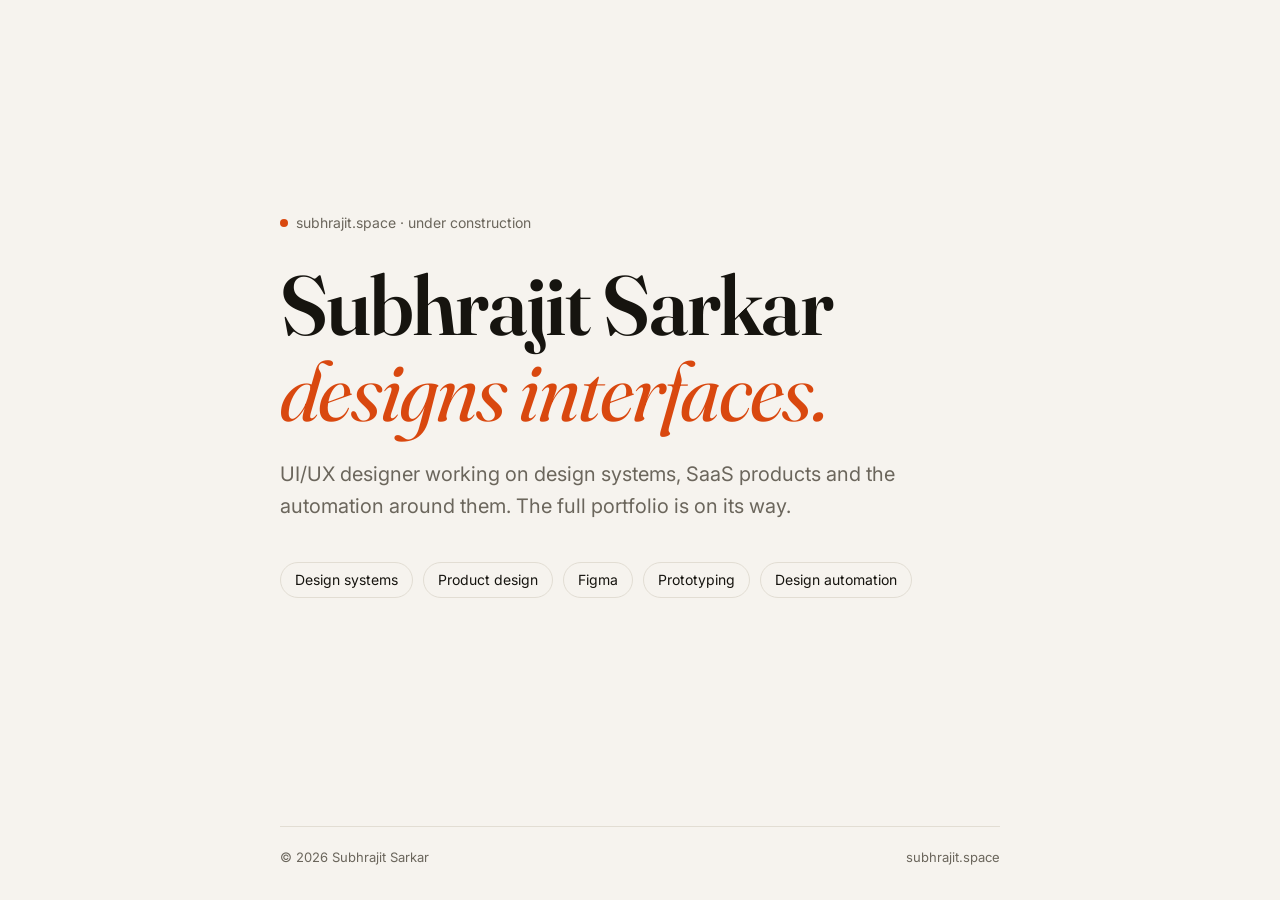
==== public/index.html @ 3f08c4f9 "Serve site from public/ via Cloudflare Workers static assets Co-Authored-By: Claude Opus 5.5 <norepl" ====
<!DOCTYPE html>
<html lang="en">
<head>
  <meta charset="UTF-8" />
  <meta name="viewport" content="width=device-width, initial-scale=1.0" />
  <title>Subhrajit Sarkar — UI/UX Designer</title>
  <meta name="description" content="Subhrajit Sarkar is a UI/UX designer working on design systems, SaaS products and design automation. Portfolio coming soon at subhrajit.space." />
  <link rel="canonical" href="https://subhrajit.space/" />
  <meta name="robots" content="index, follow" />

  <!-- Open Graph / social previews -->
  <meta property="og:type" content="website" />
  <meta property="og:url" content="https://subhrajit.space/" />
  <meta property="og:title" content="Subhrajit Sarkar — UI/UX Designer" />
  <meta property="og:description" content="Design systems, SaaS products and design automation. Portfolio coming soon." />
  <meta name="twitter:card" content="summary" />

  <!-- Structured data so search engines know who the site belongs to -->
  <script type="application/ld+json">
  { "@context": "https://schema.org", "@type": "Person",
    "name": "Subhrajit Sarkar", "jobTitle": "UI/UX Designer",
    "url": "https://subhrajit.space/" }
  </script>

  <link rel="icon" href="data:image/svg+xml,<svg xmlns='http://www.w3.org/2000/svg' viewBox='0 0 100 100'><rect width='100' height='100' rx='24' fill='%23111'/><text x='50' y='68' font-size='56' text-anchor='middle' fill='%23f5c542' font-family='Georgia,serif'>S</text></svg>" />
  <link rel="preconnect" href="https://fonts.googleapis.com" />
  <link href="https://fonts.googleapis.com/css2?family=Fraunces:opsz,wght@9..144,400;9..144,600&family=Inter:wght@400;500&display=swap" rel="stylesheet" />

  <style>
    :root {
      --bg: #f6f3ee; --ink: #16140f; --muted: #6b665c; --accent: #d9480f; --line: #e2ddd3;
    }
    @media (prefers-color-scheme: dark) {
      :root { --bg: #121110; --ink: #f1ede6; --muted: #9d978c; --accent: #ff7a3d; --line: #2a2825; }
    }
    * { box-sizing: border-box; margin: 0; }
    body {
      min-height: 100vh; display: flex; flex-direction: column;
      background: var(--bg); color: var(--ink);
      font-family: Inter, system-ui, sans-serif; line-height: 1.6;
      padding: 32px 20px;
    }
    main { flex: 1; display: flex; flex-direction: column; justify-content: center;
           max-width: 720px; width: 100%; margin: 0 auto; }
    .tag { display: inline-flex; align-items: center; gap: 8px; font-size: 14px;
           color: var(--muted); margin-bottom: 28px; }
    .dot { width: 8px; height: 8px; border-radius: 50%; background: var(--accent);
           animation: pulse 2s ease-in-out infinite; }
    @keyframes pulse { 50% { opacity: .35; } }
    h1 { font-family: Fraunces, Georgia, serif; font-weight: 600;
         font-size: clamp(44px, 9vw, 84px); line-height: 1.02; letter-spacing: -0.02em; }
    h1 em { font-style: italic; font-weight: 400; color: var(--accent); }
    p.lede { margin-top: 24px; font-size: clamp(17px, 2.4vw, 20px); color: var(--muted); max-width: 52ch; }
    ul { list-style: none; padding: 0; margin-top: 40px; display: flex; flex-wrap: wrap; gap: 10px; }
    li { border: 1px solid var(--line); border-radius: 999px; padding: 6px 14px; font-size: 14px; }
    footer { max-width: 720px; width: 100%; margin: 48px auto 0; padding-top: 20px;
             border-top: 1px solid var(--line); font-size: 13px; color: var(--muted);
             display: flex; justify-content: space-between; flex-wrap: wrap; gap: 8px; }
  </style>
</head>
<body>
  <main>
    <span class="tag"><span class="dot"></span>subhrajit.space · under construction</span>
    <h1>Subhrajit Sarkar<br /><em>designs interfaces.</em></h1>
    <p class="lede">UI/UX designer working on design systems, SaaS products and the automation around them. The full portfolio is on its way.</p>
    <ul>
      <li>Design systems</li><li>Product design</li><li>Figma</li><li>Prototyping</li><li>Design automation</li>
    </ul>
  </main>
  <footer>
    <span>© 2026 Subhrajit Sarkar</span>
    <span>subhrajit.space</span>
  </footer>
</body>
</html>
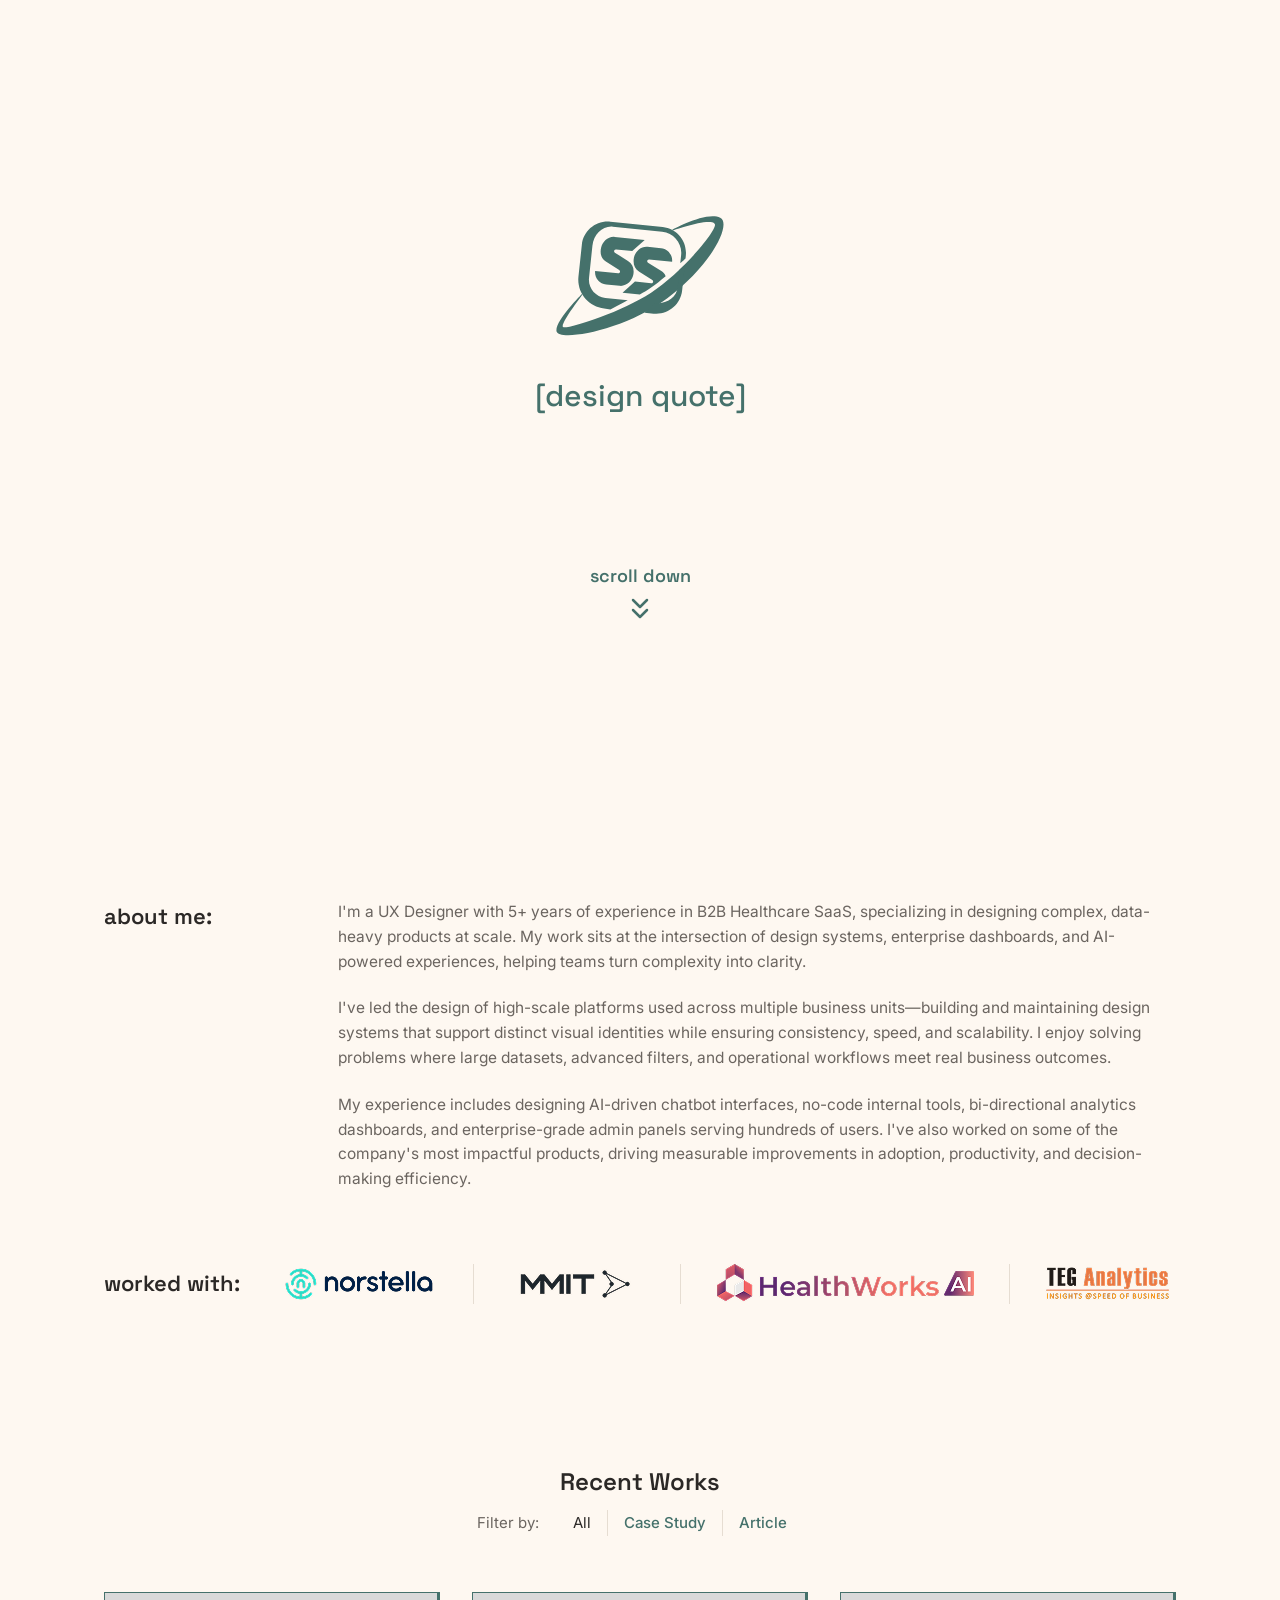
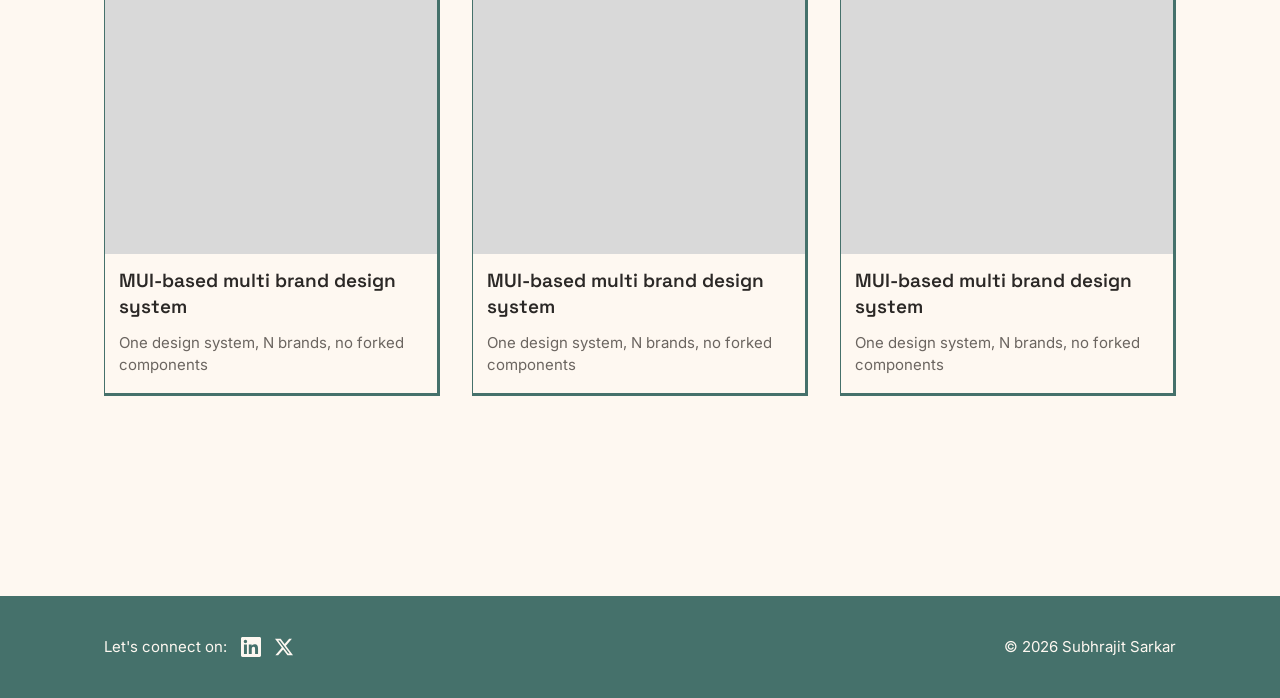
==== commit f5c6f9dd: "Build homepage from mockup: hero, about, clients, recent works, footer Co-Authored-By: Claude Opus 5" ====
--- a/public/index.html
+++ b/public/index.html
@@ -3,73 +3,138 @@
 <head>
   <meta charset="UTF-8" />
   <meta name="viewport" content="width=device-width, initial-scale=1.0" />
-  <title>Subhrajit Sarkar — UI/UX Designer</title>
-  <meta name="description" content="Subhrajit Sarkar is a UI/UX designer working on design systems, SaaS products and design automation. Portfolio coming soon at subhrajit.space." />
+  <title>Subhrajit Sarkar — UX Designer</title>
+  <meta name="description" content="Subhrajit Sarkar is a UX designer with 5+ years in B2B healthcare SaaS, specialising in design systems, enterprise dashboards and AI-powered experiences." />
   <link rel="canonical" href="https://subhrajit.space/" />
   <meta name="robots" content="index, follow" />
 
   <!-- Open Graph / social previews -->
   <meta property="og:type" content="website" />
   <meta property="og:url" content="https://subhrajit.space/" />
-  <meta property="og:title" content="Subhrajit Sarkar — UI/UX Designer" />
-  <meta property="og:description" content="Design systems, SaaS products and design automation. Portfolio coming soon." />
+  <meta property="og:title" content="Subhrajit Sarkar — UX Designer" />
+  <meta property="og:description" content="Design systems, enterprise dashboards and AI-powered experiences for B2B healthcare SaaS." />
   <meta name="twitter:card" content="summary" />
 
   <!-- Structured data so search engines know who the site belongs to -->
   <script type="application/ld+json">
   { "@context": "https://schema.org", "@type": "Person",
-    "name": "Subhrajit Sarkar", "jobTitle": "UI/UX Designer",
+    "name": "Subhrajit Sarkar", "jobTitle": "UX Designer",
     "url": "https://subhrajit.space/" }
   </script>
 
-  <link rel="icon" href="data:image/svg+xml,<svg xmlns='http://www.w3.org/2000/svg' viewBox='0 0 100 100'><rect width='100' height='100' rx='24' fill='%23111'/><text x='50' y='68' font-size='56' text-anchor='middle' fill='%23f5c542' font-family='Georgia,serif'>S</text></svg>" />
+  <link rel="icon" href="assets/logo.svg" type="image/svg+xml" />
   <link rel="preconnect" href="https://fonts.googleapis.com" />
-  <link href="https://fonts.googleapis.com/css2?family=Fraunces:opsz,wght@9..144,400;9..144,600&family=Inter:wght@400;500&display=swap" rel="stylesheet" />
-
-  <style>
-    :root {
-      --bg: #f6f3ee; --ink: #16140f; --muted: #6b665c; --accent: #d9480f; --line: #e2ddd3;
-    }
-    @media (prefers-color-scheme: dark) {
-      :root { --bg: #121110; --ink: #f1ede6; --muted: #9d978c; --accent: #ff7a3d; --line: #2a2825; }
-    }
-    * { box-sizing: border-box; margin: 0; }
-    body {
-      min-height: 100vh; display: flex; flex-direction: column;
-      background: var(--bg); color: var(--ink);
-      font-family: Inter, system-ui, sans-serif; line-height: 1.6;
-      padding: 32px 20px;
-    }
-    main { flex: 1; display: flex; flex-direction: column; justify-content: center;
-           max-width: 720px; width: 100%; margin: 0 auto; }
-    .tag { display: inline-flex; align-items: center; gap: 8px; font-size: 14px;
-           color: var(--muted); margin-bottom: 28px; }
-    .dot { width: 8px; height: 8px; border-radius: 50%; background: var(--accent);
-           animation: pulse 2s ease-in-out infinite; }
-    @keyframes pulse { 50% { opacity: .35; } }
-    h1 { font-family: Fraunces, Georgia, serif; font-weight: 600;
-         font-size: clamp(44px, 9vw, 84px); line-height: 1.02; letter-spacing: -0.02em; }
-    h1 em { font-style: italic; font-weight: 400; color: var(--accent); }
-    p.lede { margin-top: 24px; font-size: clamp(17px, 2.4vw, 20px); color: var(--muted); max-width: 52ch; }
-    ul { list-style: none; padding: 0; margin-top: 40px; display: flex; flex-wrap: wrap; gap: 10px; }
-    li { border: 1px solid var(--line); border-radius: 999px; padding: 6px 14px; font-size: 14px; }
-    footer { max-width: 720px; width: 100%; margin: 48px auto 0; padding-top: 20px;
-             border-top: 1px solid var(--line); font-size: 13px; color: var(--muted);
-             display: flex; justify-content: space-between; flex-wrap: wrap; gap: 8px; }
-  </style>
+  <link rel="preconnect" href="https://fonts.gstatic.com" crossorigin />
+  <link href="https://fonts.googleapis.com/css2?family=Inter:wght@400;500&family=Space+Grotesk:wght@500;600&display=swap" rel="stylesheet" />
+  <link rel="stylesheet" href="styles.css" />
 </head>
 <body>
+
+  <!-- ===== Hero ===== -->
+  <header class="hero">
+    <img class="hero__logo" src="assets/logo.svg" alt="Subhrajit Sarkar logo" width="325" height="262" />
+    <p class="hero__quote">[design quote]</p>
+    <a class="hero__scroll" href="#about">
+      scroll down
+      <svg width="20" height="24" viewBox="0 0 20 24" fill="none" aria-hidden="true">
+        <path d="M3 3l7 7 7-7M3 13l7 7 7-7" stroke="currentColor" stroke-width="2.5" stroke-linecap="round" stroke-linejoin="round"/>
+      </svg>
+    </a>
+  </header>
+
   <main>
-    <span class="tag"><span class="dot"></span>subhrajit.space · under construction</span>
-    <h1>Subhrajit Sarkar<br /><em>designs interfaces.</em></h1>
-    <p class="lede">UI/UX designer working on design systems, SaaS products and the automation around them. The full portfolio is on its way.</p>
-    <ul>
-      <li>Design systems</li><li>Product design</li><li>Figma</li><li>Prototyping</li><li>Design automation</li>
-    </ul>
+    <!-- ===== About ===== -->
+    <section class="about wrap" id="about">
+      <h2 class="label">about me:</h2>
+      <div class="about__text">
+        <p>I'm a UX Designer with 5+ years of experience in B2B Healthcare SaaS, specializing in designing complex, data-heavy products at scale. My work sits at the intersection of design systems, enterprise dashboards, and AI-powered experiences, helping teams turn complexity into clarity.</p>
+        <p>I've led the design of high-scale platforms used across multiple business units—building and maintaining design systems that support distinct visual identities while ensuring consistency, speed, and scalability. I enjoy solving problems where large datasets, advanced filters, and operational workflows meet real business outcomes.</p>
+        <p>My experience includes designing AI-driven chatbot interfaces, no-code internal tools, bi-directional analytics dashboards, and enterprise-grade admin panels serving hundreds of users. I've also worked on some of the company's most impactful products, driving measurable improvements in adoption, productivity, and decision-making efficiency.</p>
+      </div>
+    </section>
+
+    <!-- ===== Worked with ===== -->
+    <section class="clients wrap" aria-labelledby="clients-title">
+      <h2 class="label" id="clients-title">worked with:</h2>
+      <ul class="clients__list">
+        <li><img src="assets/norstella.png" alt="Norstella" width="158" height="40" /></li>
+        <li><img src="assets/mmit.png" alt="MMIT" width="140" height="40" /></li>
+        <li><img src="assets/healthworks-ai.png" alt="HealthWorks AI" width="261" height="40" /></li>
+        <li><img src="assets/teg-analytics.png" alt="TEG Analytics" width="134" height="40" /></li>
+      </ul>
+    </section>
+
+    <!-- ===== Recent works ===== -->
+    <section class="works wrap" aria-labelledby="works-title">
+      <h2 class="works__title" id="works-title">Recent Works</h2>
+      <div class="filter" role="group" aria-label="Filter works">
+        <span class="filter__label">Filter by:</span>
+        <button class="filter__btn is-active" data-filter="all" aria-pressed="true">All</button>
+        <button class="filter__btn" data-filter="case-study" aria-pressed="false">Case Study</button>
+        <button class="filter__btn" data-filter="article" aria-pressed="false">Article</button>
+      </div>
+
+      <!-- Placeholder cards: swap the .card__img div for an <img> when visuals are ready -->
+      <div class="grid">
+        <article class="card" data-type="case-study">
+          <div class="card__img"></div>
+          <div class="card__body">
+            <h3>MUI-based multi brand design system</h3>
+            <p>One design system, N brands, no forked components</p>
+          </div>
+        </article>
+        <article class="card" data-type="case-study">
+          <div class="card__img"></div>
+          <div class="card__body">
+            <h3>MUI-based multi brand design system</h3>
+            <p>One design system, N brands, no forked components</p>
+          </div>
+        </article>
+        <article class="card" data-type="article">
+          <div class="card__img"></div>
+          <div class="card__body">
+            <h3>MUI-based multi brand design system</h3>
+            <p>One design system, N brands, no forked components</p>
+          </div>
+        </article>
+      </div>
+    </section>
   </main>
-  <footer>
-    <span>© 2026 Subhrajit Sarkar</span>
-    <span>subhrajit.space</span>
+
+  <!-- ===== Footer ===== -->
+  <footer class="footer">
+    <div class="wrap footer__inner">
+      <div class="footer__social">
+        <span>Let's connect on:</span>
+        <!-- TODO: replace # with real profile URLs -->
+        <a href="#" aria-label="LinkedIn">
+          <svg width="20" height="20" viewBox="0 0 24 24" fill="currentColor" aria-hidden="true"><path d="M20.45 20.45h-3.56v-5.57c0-1.33-.02-3.04-1.85-3.04-1.85 0-2.14 1.45-2.14 2.94v5.67H9.35V9h3.41v1.56h.05c.48-.9 1.64-1.85 3.37-1.85 3.6 0 4.27 2.37 4.27 5.46v6.28zM5.34 7.43a2.06 2.06 0 1 1 0-4.13 2.06 2.06 0 0 1 0 4.13zM7.12 20.45H3.56V9h3.56v11.45zM22.22 0H1.77C.79 0 0 .77 0 1.73v20.54C0 23.23.79 24 1.77 24h20.45c.98 0 1.78-.77 1.78-1.73V1.73C24 .77 23.2 0 22.22 0z"/></svg>
+        </a>
+        <a href="#" aria-label="X">
+          <svg width="18" height="18" viewBox="0 0 24 24" fill="currentColor" aria-hidden="true"><path d="M18.9 1.15h3.68l-8.04 9.19L24 22.85h-7.4l-5.8-7.58-6.63 7.58H.48l8.6-9.83L0 1.15h7.59l5.24 6.93 6.07-6.93zm-1.29 19.5h2.04L6.48 3.24H4.3l13.31 17.41z"/></svg>
+        </a>
+      </div>
+      <span>© 2026 Subhrajit Sarkar</span>
+    </div>
   </footer>
+
+  <script>
+    // Recent Works filter: show cards whose data-type matches the chosen button
+    const buttons = document.querySelectorAll(".filter__btn");
+    const cards = document.querySelectorAll(".card");
+    buttons.forEach((btn) => {
+      btn.addEventListener("click", () => {
+        const filter = btn.dataset.filter;
+        buttons.forEach((b) => {
+          const active = b === btn;
+          b.classList.toggle("is-active", active);
+          b.setAttribute("aria-pressed", String(active));
+        });
+        cards.forEach((card) => {
+          card.hidden = filter !== "all" && card.dataset.type !== filter;
+        });
+      });
+    });
+  </script>
 </body>
 </html>
--- a/public/styles.css
+++ b/public/styles.css
@@ -0,0 +1,137 @@
+/* --- Design tokens (sampled from the homepage mockup) --- */
+:root {
+  --bg: #fef8f1;
+  --ink: #3a3633;
+  --ink-strong: #2b2826;
+  --muted: #6b6560;
+  --green: #45716b;
+  --line: #e6ddd2;
+  --placeholder: #d9d9d9;
+  --on-green: #fef8f1;
+  --font-head: "Space Grotesk", system-ui, sans-serif;
+  --font-body: "Inter", system-ui, sans-serif;
+}
+
+* { box-sizing: border-box; margin: 0; padding: 0; }
+html { scroll-behavior: smooth; }
+body {
+  background: var(--bg);
+  color: var(--ink);
+  font-family: var(--font-body);
+  line-height: 1.5;
+  -webkit-font-smoothing: antialiased;
+}
+img { display: block; max-width: 100%; height: auto; }
+button { font: inherit; background: none; border: 0; cursor: pointer; }
+
+.wrap { max-width: 1120px; margin: 0 auto; padding: 0 24px; }
+
+/* --- Hero --- */
+.hero {
+  min-height: min(100vh, 820px); min-height: min(100svh, 820px);
+  display: flex; flex-direction: column; align-items: center; justify-content: center;
+  text-align: center; color: var(--green); padding: 48px 24px;
+}
+.hero__logo { width: clamp(150px, 15vw, 210px); }
+.hero__quote {
+  font-family: var(--font-head); font-weight: 500;
+  font-size: clamp(22px, 2.4vw, 30px); margin-top: 20px;
+}
+.hero__scroll {
+  display: flex; flex-direction: column; align-items: center; gap: 8px;
+  margin-top: clamp(100px, 16vh, 180px);
+  font-family: var(--font-head); font-weight: 600; font-size: 18px;
+  color: var(--green); text-decoration: none;
+}
+.hero__scroll svg { animation: nudge 1.8s ease-in-out infinite; }
+@keyframes nudge { 50% { transform: translateY(5px); } }
+@media (prefers-reduced-motion: reduce) { .hero__scroll svg { animation: none; } }
+
+/* --- Shared section label ("about me:", "worked with:") --- */
+.label {
+  font-family: var(--font-head); font-weight: 600; font-size: 22px;
+  color: var(--ink-strong); white-space: nowrap;
+}
+
+/* --- About --- */
+.about {
+  display: grid; grid-template-columns: 210px 1fr; gap: 24px;
+  padding-top: 80px; padding-bottom: 72px;
+}
+.about__text { display: grid; gap: 22px; font-size: 15.5px; color: var(--muted); line-height: 1.6; }
+
+/* --- Worked with --- */
+.clients { display: flex; align-items: center; gap: 40px; padding-bottom: 160px; }
+.clients__list {
+  list-style: none; flex: 1;
+  display: flex; align-items: center; justify-content: space-between; flex-wrap: wrap; gap: 24px 0;
+}
+.clients__list li { display: flex; align-items: center; padding: 0 32px; }
+.clients__list li + li { border-left: 1px solid var(--line); }
+.clients__list li:first-child { padding-left: 0; }
+.clients__list li:last-child { padding-right: 0; }
+.clients__list img { height: 40px; width: auto; }
+
+/* --- Recent works --- */
+.works { text-align: center; padding-bottom: 200px; }
+.works__title { font-family: var(--font-head); font-weight: 600; font-size: 24px; color: var(--ink-strong); }
+.filter {
+  display: inline-flex; align-items: center; margin: 10px 0 56px;
+  font-size: 15px; color: var(--muted);
+}
+.filter__label { margin-right: 18px; }
+.filter__btn { color: var(--green); font-weight: 500; padding: 2px 16px; }
+.filter__btn + .filter__btn { border-left: 1px solid var(--line); }
+.filter__btn.is-active { color: var(--ink-strong); font-weight: 400; }
+.filter__btn:hover { text-decoration: underline; text-underline-offset: 4px; }
+.filter__btn:focus-visible, .hero__scroll:focus-visible, .footer a:focus-visible {
+  outline: 2px solid var(--green); outline-offset: 3px; border-radius: 4px;
+}
+
+.grid { display: grid; grid-template-columns: repeat(3, 1fr); gap: 32px; text-align: left; }
+.card {
+  border: 1px solid var(--green);
+  border-right-width: 3px; border-bottom-width: 3px;
+  background: var(--bg);
+  transition: transform .2s ease, box-shadow .2s ease;
+}
+.card:hover { transform: translate(-3px, -3px); box-shadow: 3px 3px 0 var(--green); }
+.card[hidden] { display: none; }
+.card__img { aspect-ratio: 280 / 220; background: var(--placeholder); }
+.card__body { padding: 14px 14px 16px; }
+.card h3 {
+  font-family: var(--font-head); font-weight: 600; font-size: 19px; line-height: 1.35;
+  color: var(--ink-strong);
+}
+.card p { margin-top: 12px; font-size: 15px; color: var(--muted); }
+
+/* --- Footer --- */
+.footer { background: var(--green); color: var(--on-green); font-size: 15px; }
+.footer__inner {
+  display: flex; justify-content: space-between; align-items: center; gap: 16px; flex-wrap: wrap;
+  padding-top: 40px; padding-bottom: 40px;
+}
+.footer__social { display: flex; align-items: center; gap: 14px; }
+.footer a { color: var(--on-green); display: flex; transition: opacity .2s; }
+.footer a:hover { opacity: .75; }
+
+/* --- Tablet --- */
+@media (max-width: 960px) {
+  .grid { grid-template-columns: repeat(2, 1fr); }
+  .clients { flex-direction: column; align-items: flex-start; }
+  .clients__list { justify-content: flex-start; width: 100%; }
+}
+
+/* --- Mobile --- */
+@media (max-width: 640px) {
+  .wrap { padding-left: 16px; padding-right: 16px; }
+  .about { grid-template-columns: 1fr; gap: 16px; padding-top: 48px; }
+  .clients { padding-bottom: 96px; gap: 24px; }
+  .clients__list { display: grid; grid-template-columns: 1fr 1fr; gap: 28px 16px; }
+  .clients__list li, .clients__list li + li { border: 0; padding: 0; }
+  .clients__list img { height: 32px; }
+  .works { padding-bottom: 120px; }
+  .filter { flex-wrap: wrap; justify-content: center; }
+  .filter__label { width: 100%; margin: 0 0 6px; }
+  .grid { grid-template-columns: 1fr; }
+}
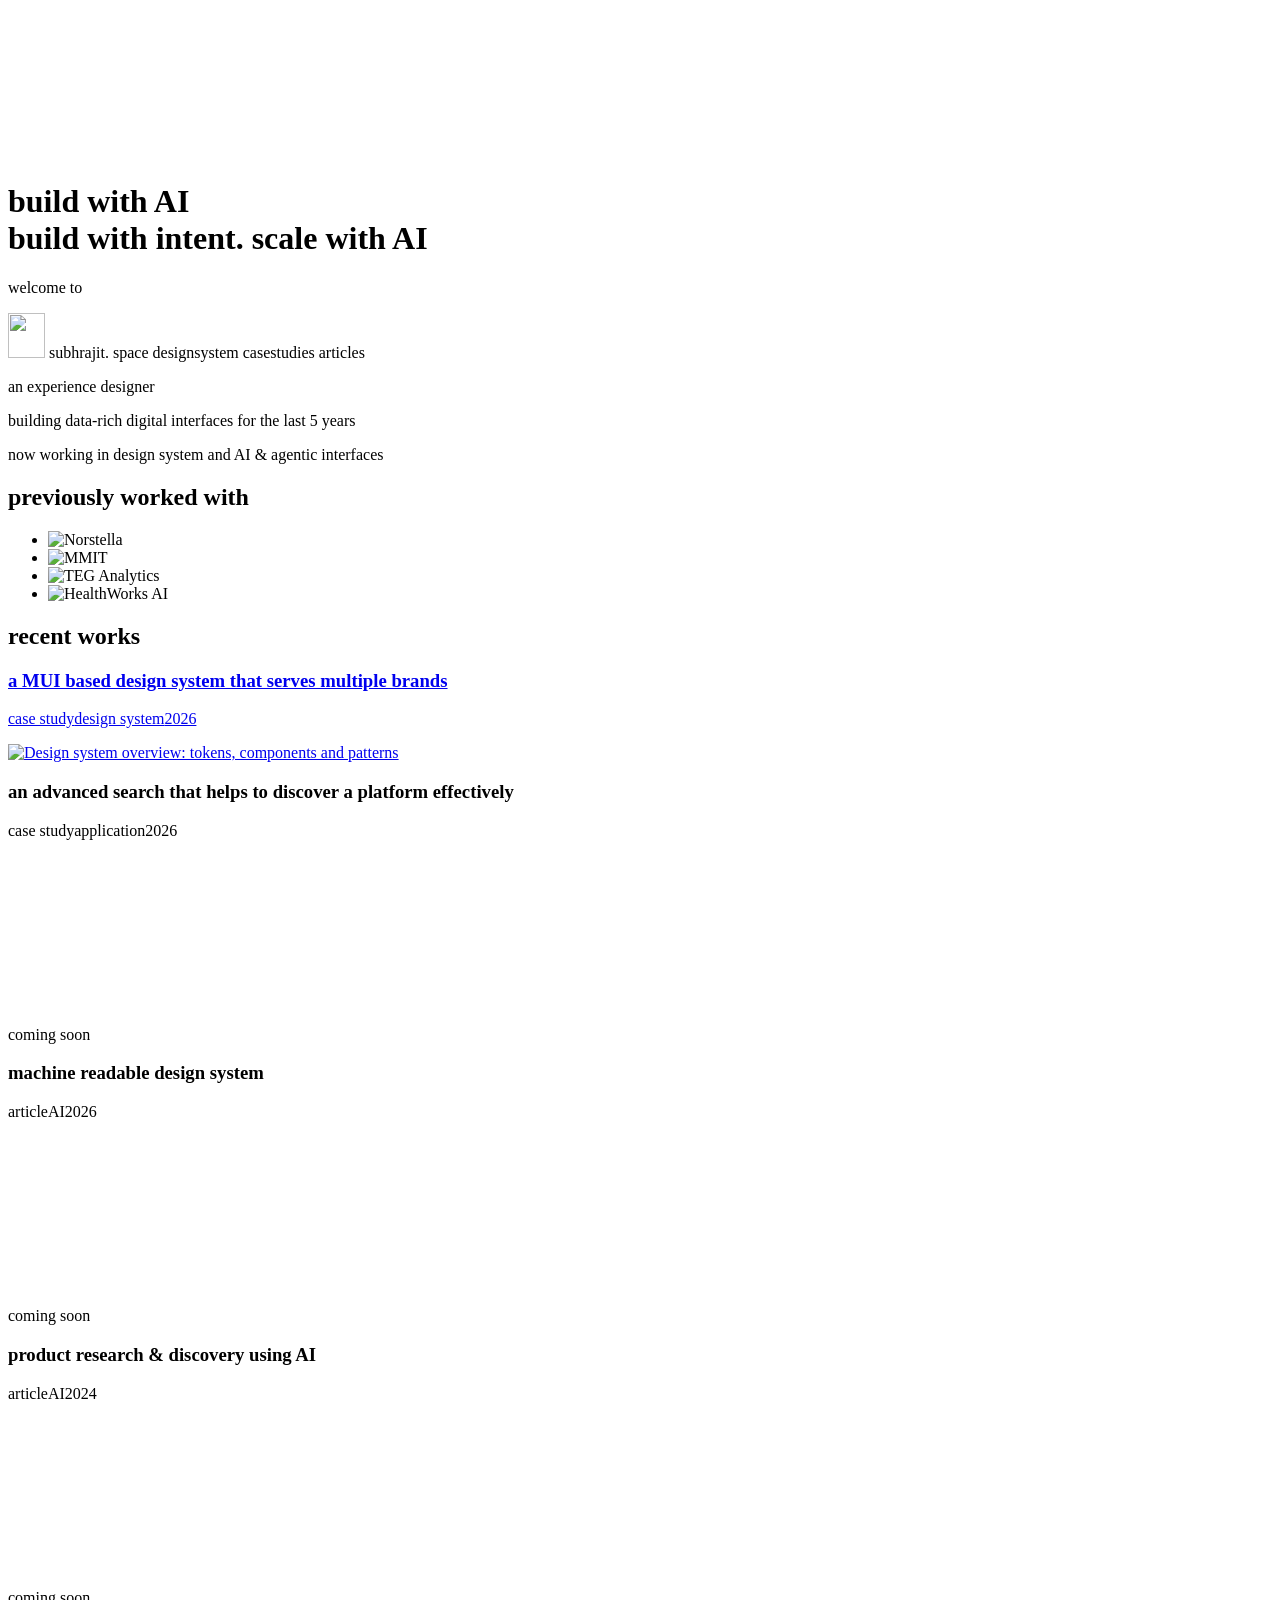
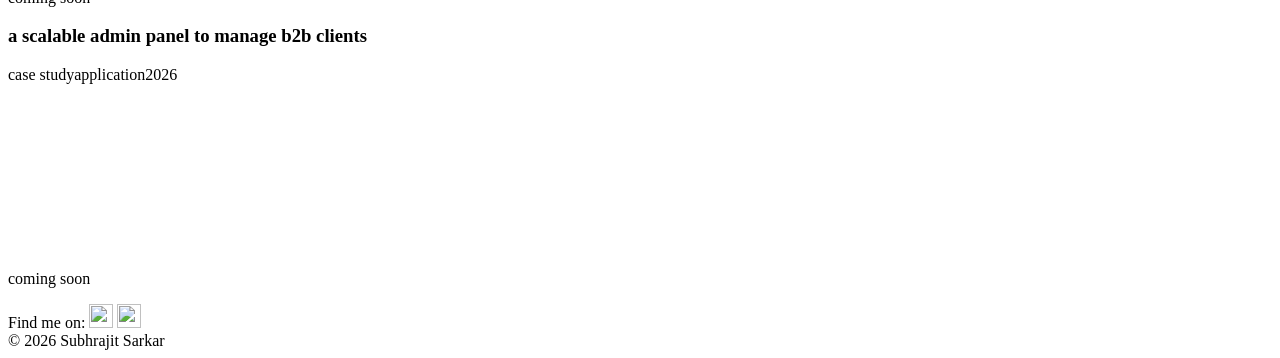
==== commit d7086703: "Implement dark portfolio home + design system case study from Figma - Animated WebGL lenticular shad" ====
--- a/public/index.html
+++ b/public/index.html
@@ -3,138 +3,157 @@
 <head>
   <meta charset="UTF-8" />
   <meta name="viewport" content="width=device-width, initial-scale=1.0" />
-  <title>Subhrajit Sarkar — UX Designer</title>
-  <meta name="description" content="Subhrajit Sarkar is a UX designer with 5+ years in B2B healthcare SaaS, specialising in design systems, enterprise dashboards and AI-powered experiences." />
+  <title>Subhrajit Sarkar — Experience Designer</title>
+  <meta name="description" content="Subhrajit Sarkar is an experience designer building data-rich digital interfaces, now working on design systems and AI & agentic interfaces." />
   <link rel="canonical" href="https://subhrajit.space/" />
   <meta name="robots" content="index, follow" />
+  <meta name="theme-color" content="#232107" />
 
   <!-- Open Graph / social previews -->
   <meta property="og:type" content="website" />
   <meta property="og:url" content="https://subhrajit.space/" />
-  <meta property="og:title" content="Subhrajit Sarkar — UX Designer" />
-  <meta property="og:description" content="Design systems, enterprise dashboards and AI-powered experiences for B2B healthcare SaaS." />
+  <meta property="og:title" content="Subhrajit Sarkar — Experience Designer" />
+  <meta property="og:description" content="Design systems, data-rich interfaces, and AI & agentic experiences." />
   <meta name="twitter:card" content="summary" />
 
   <!-- Structured data so search engines know who the site belongs to -->
   <script type="application/ld+json">
   { "@context": "https://schema.org", "@type": "Person",
-    "name": "Subhrajit Sarkar", "jobTitle": "UX Designer",
+    "name": "Subhrajit Sarkar", "jobTitle": "Experience Designer",
     "url": "https://subhrajit.space/" }
   </script>
 
-  <link rel="icon" href="assets/logo.svg" type="image/svg+xml" />
+  <link rel="icon" href="/assets/brand-mark.svg" type="image/svg+xml" />
   <link rel="preconnect" href="https://fonts.googleapis.com" />
   <link rel="preconnect" href="https://fonts.gstatic.com" crossorigin />
-  <link href="https://fonts.googleapis.com/css2?family=Inter:wght@400;500&family=Space+Grotesk:wght@500;600&display=swap" rel="stylesheet" />
-  <link rel="stylesheet" href="styles.css" />
+  <link href="https://fonts.googleapis.com/css2?family=Inter:wght@400;600&family=Space+Grotesk:wght@400;700&display=swap" rel="stylesheet" />
+  <link rel="stylesheet" href="/css/site.css" />
+  <link rel="stylesheet" href="/css/home.css" />
 </head>
-<body>
+<body class="home">
+  <!-- Animated lenticular shader behind the hero (see js/shader.js) -->
+  <canvas class="shader-bg" data-shader="hero" aria-hidden="true"></canvas>
 
-  <!-- ===== Hero ===== -->
-  <header class="hero">
-    <img class="hero__logo" src="assets/logo.svg" alt="Subhrajit Sarkar logo" width="325" height="262" />
-    <p class="hero__quote">[design quote]</p>
-    <a class="hero__scroll" href="#about">
-      scroll down
-      <svg width="20" height="24" viewBox="0 0 20 24" fill="none" aria-hidden="true">
-        <path d="M3 3l7 7 7-7M3 13l7 7 7-7" stroke="currentColor" stroke-width="2.5" stroke-linecap="round" stroke-linejoin="round"/>
-      </svg>
-    </a>
-  </header>
+  <div class="page">
+    <!-- ===== Hero ===== -->
+    <header class="hero container">
+      <h1 class="hero__headline" data-reveal>
+        <span class="hero__strike">build with AI</span><br />
+        build with <span class="hero__accent">intent</span>. scale with AI
+      </h1>
 
-  <main>
-    <!-- ===== About ===== -->
-    <section class="about wrap" id="about">
-      <h2 class="label">about me:</h2>
-      <div class="about__text">
-        <p>I'm a UX Designer with 5+ years of experience in B2B Healthcare SaaS, specializing in designing complex, data-heavy products at scale. My work sits at the intersection of design systems, enterprise dashboards, and AI-powered experiences, helping teams turn complexity into clarity.</p>
-        <p>I've led the design of high-scale platforms used across multiple business units—building and maintaining design systems that support distinct visual identities while ensuring consistency, speed, and scalability. I enjoy solving problems where large datasets, advanced filters, and operational workflows meet real business outcomes.</p>
-        <p>My experience includes designing AI-driven chatbot interfaces, no-code internal tools, bi-directional analytics dashboards, and enterprise-grade admin panels serving hundreds of users. I've also worked on some of the company's most impactful products, driving measurable improvements in adoption, productivity, and decision-making efficiency.</p>
+      <div class="intro" data-reveal-group>
+        <div data-reveal>
+          <p class="intro__welcome">welcome to</p>
+          <p class="brand" aria-label="subhrajit.space">
+            <img class="brand__mark" src="/assets/brand-mark.svg" alt="" width="37" height="45" />
+            <span class="brand__text" aria-hidden="true">
+              <span>subhrajit</span><span class="brand__dot">.</span>
+              <span class="rotator" data-rotator>
+                <span class="rotator__word is-active">space</span>
+                <span class="rotator__word">designsystem</span>
+                <span class="rotator__word">casestudies</span>
+                <span class="rotator__word">articles</span>
+              </span>
+            </span>
+          </p>
+        </div>
+        <div class="intro__about" data-reveal>
+          <p>an experience designer</p>
+          <p>building data-rich digital interfaces for the last 5 years</p>
+          <p>now working in design system and AI &amp; agentic interfaces</p>
+        </div>
       </div>
-    </section>
+    </header>
 
-    <!-- ===== Worked with ===== -->
-    <section class="clients wrap" aria-labelledby="clients-title">
-      <h2 class="label" id="clients-title">worked with:</h2>
-      <ul class="clients__list">
-        <li><img src="assets/norstella.png" alt="Norstella" width="158" height="40" /></li>
-        <li><img src="assets/mmit.png" alt="MMIT" width="140" height="40" /></li>
-        <li><img src="assets/healthworks-ai.png" alt="HealthWorks AI" width="261" height="40" /></li>
-        <li><img src="assets/teg-analytics.png" alt="TEG Analytics" width="134" height="40" /></li>
-      </ul>
-    </section>
+    <main>
+      <!-- ===== Previously worked with ===== -->
+      <section class="companies container" aria-labelledby="companies-title">
+        <h2 class="section-title" id="companies-title" data-reveal>previously worked with</h2>
+        <ul class="companies__grid" data-reveal-group>
+          <li data-reveal><img src="/assets/norstella-light.png" alt="Norstella" width="158" height="34" /></li>
+          <li data-reveal><img src="/assets/mmit-light.png" alt="MMIT" width="154" height="40" /></li>
+          <li data-reveal><img src="/assets/teg-analytics-light.png" alt="TEG Analytics" width="152" height="40" /></li>
+          <li data-reveal><img src="/assets/healthworks-ai-light.png" alt="HealthWorks AI" width="258" height="38" /></li>
+        </ul>
+      </section>
 
-    <!-- ===== Recent works ===== -->
-    <section class="works wrap" aria-labelledby="works-title">
-      <h2 class="works__title" id="works-title">Recent Works</h2>
-      <div class="filter" role="group" aria-label="Filter works">
-        <span class="filter__label">Filter by:</span>
-        <button class="filter__btn is-active" data-filter="all" aria-pressed="true">All</button>
-        <button class="filter__btn" data-filter="case-study" aria-pressed="false">Case Study</button>
-        <button class="filter__btn" data-filter="article" aria-pressed="false">Article</button>
+      <!-- ===== Recent works ===== -->
+      <section class="works container" aria-labelledby="works-title">
+        <h2 class="section-title" id="works-title" data-reveal>recent works</h2>
+
+        <div class="works__row works__row--2" data-reveal-group>
+          <a class="work" href="/work/mui-design-system/" data-reveal>
+            <div>
+              <h3 class="work__title">a MUI based design system that serves multiple brands</h3>
+              <p class="work__meta"><span>case study</span><span>design system</span><span>2026</span></p>
+            </div>
+            <div class="work__media work__media--cover">
+              <img src="/assets/design-system-cover.webp" alt="Design system overview: tokens, components and patterns" width="1400" height="515" loading="lazy" />
+            </div>
+          </a>
+          <article class="work" data-reveal>
+            <div>
+              <h3 class="work__title">an advanced search that helps to discover a platform effectively</h3>
+              <p class="work__meta"><span>case study</span><span>application</span><span>2026</span></p>
+            </div>
+            <div class="work__media work__media--soon">
+              <canvas data-shader="card" aria-hidden="true"></canvas>
+              <p class="work__soon">coming soon</p>
+            </div>
+          </article>
+        </div>
+
+        <div class="works__row works__row--3" data-reveal-group>
+          <article class="work" data-reveal>
+            <div>
+              <h3 class="work__title">machine readable design system</h3>
+              <p class="work__meta"><span>article</span><span>AI</span><span>2026</span></p>
+            </div>
+            <div class="work__media work__media--soon">
+              <canvas data-shader="card" aria-hidden="true"></canvas>
+              <p class="work__soon">coming soon</p>
+            </div>
+          </article>
+          <article class="work" data-reveal>
+            <div>
+              <h3 class="work__title">product research &amp; discovery using AI</h3>
+              <p class="work__meta"><span>article</span><span>AI</span><span>2024</span></p>
+            </div>
+            <div class="work__media work__media--soon">
+              <canvas data-shader="card" aria-hidden="true"></canvas>
+              <p class="work__soon">coming soon</p>
+            </div>
+          </article>
+          <article class="work" data-reveal>
+            <div>
+              <h3 class="work__title">a scalable admin panel to manage b2b clients</h3>
+              <p class="work__meta"><span>case study</span><span>application</span><span>2026</span></p>
+            </div>
+            <div class="work__media work__media--soon">
+              <canvas data-shader="card" aria-hidden="true"></canvas>
+              <p class="work__soon">coming soon</p>
+            </div>
+          </article>
+        </div>
+      </section>
+    </main>
+
+    <!-- ===== Footer ===== -->
+    <footer class="footer">
+      <div class="container footer__inner" data-reveal>
+        <div class="footer__social">
+          <span>Find me on:</span>
+          <!-- TODO: replace # with real profile URLs -->
+          <a href="#" aria-label="LinkedIn"><img src="/assets/linkedin.svg" alt="" width="24" height="24" /></a>
+          <a href="#" aria-label="X"><img src="/assets/x.svg" alt="" width="24" height="24" /></a>
+        </div>
+        <span>© 2026 Subhrajit Sarkar</span>
       </div>
+    </footer>
+  </div>
 
-      <!-- Placeholder cards: swap the .card__img div for an <img> when visuals are ready -->
-      <div class="grid">
-        <article class="card" data-type="case-study">
-          <div class="card__img"></div>
-          <div class="card__body">
-            <h3>MUI-based multi brand design system</h3>
-            <p>One design system, N brands, no forked components</p>
-          </div>
-        </article>
-        <article class="card" data-type="case-study">
-          <div class="card__img"></div>
-          <div class="card__body">
-            <h3>MUI-based multi brand design system</h3>
-            <p>One design system, N brands, no forked components</p>
-          </div>
-        </article>
-        <article class="card" data-type="article">
-          <div class="card__img"></div>
-          <div class="card__body">
-            <h3>MUI-based multi brand design system</h3>
-            <p>One design system, N brands, no forked components</p>
-          </div>
-        </article>
-      </div>
-    </section>
-  </main>
-
-  <!-- ===== Footer ===== -->
-  <footer class="footer">
-    <div class="wrap footer__inner">
-      <div class="footer__social">
-        <span>Let's connect on:</span>
-        <!-- TODO: replace # with real profile URLs -->
-        <a href="#" aria-label="LinkedIn">
-          <svg width="20" height="20" viewBox="0 0 24 24" fill="currentColor" aria-hidden="true"><path d="M20.45 20.45h-3.56v-5.57c0-1.33-.02-3.04-1.85-3.04-1.85 0-2.14 1.45-2.14 2.94v5.67H9.35V9h3.41v1.56h.05c.48-.9 1.64-1.85 3.37-1.85 3.6 0 4.27 2.37 4.27 5.46v6.28zM5.34 7.43a2.06 2.06 0 1 1 0-4.13 2.06 2.06 0 0 1 0 4.13zM7.12 20.45H3.56V9h3.56v11.45zM22.22 0H1.77C.79 0 0 .77 0 1.73v20.54C0 23.23.79 24 1.77 24h20.45c.98 0 1.78-.77 1.78-1.73V1.73C24 .77 23.2 0 22.22 0z"/></svg>
-        </a>
-        <a href="#" aria-label="X">
-          <svg width="18" height="18" viewBox="0 0 24 24" fill="currentColor" aria-hidden="true"><path d="M18.9 1.15h3.68l-8.04 9.19L24 22.85h-7.4l-5.8-7.58-6.63 7.58H.48l8.6-9.83L0 1.15h7.59l5.24 6.93 6.07-6.93zm-1.29 19.5h2.04L6.48 3.24H4.3l13.31 17.41z"/></svg>
-        </a>
-      </div>
-      <span>© 2026 Subhrajit Sarkar</span>
-    </div>
-  </footer>
-
-  <script>
-    // Recent Works filter: show cards whose data-type matches the chosen button
-    const buttons = document.querySelectorAll(".filter__btn");
-    const cards = document.querySelectorAll(".card");
-    buttons.forEach((btn) => {
-      btn.addEventListener("click", () => {
-        const filter = btn.dataset.filter;
-        buttons.forEach((b) => {
-          const active = b === btn;
-          b.classList.toggle("is-active", active);
-          b.setAttribute("aria-pressed", String(active));
-        });
-        cards.forEach((card) => {
-          card.hidden = filter !== "all" && card.dataset.type !== filter;
-        });
-      });
-    });
-  </script>
+  <script type="module" src="/js/site.js"></script>
+  <script type="module" src="/js/shader.js"></script>
 </body>
 </html>
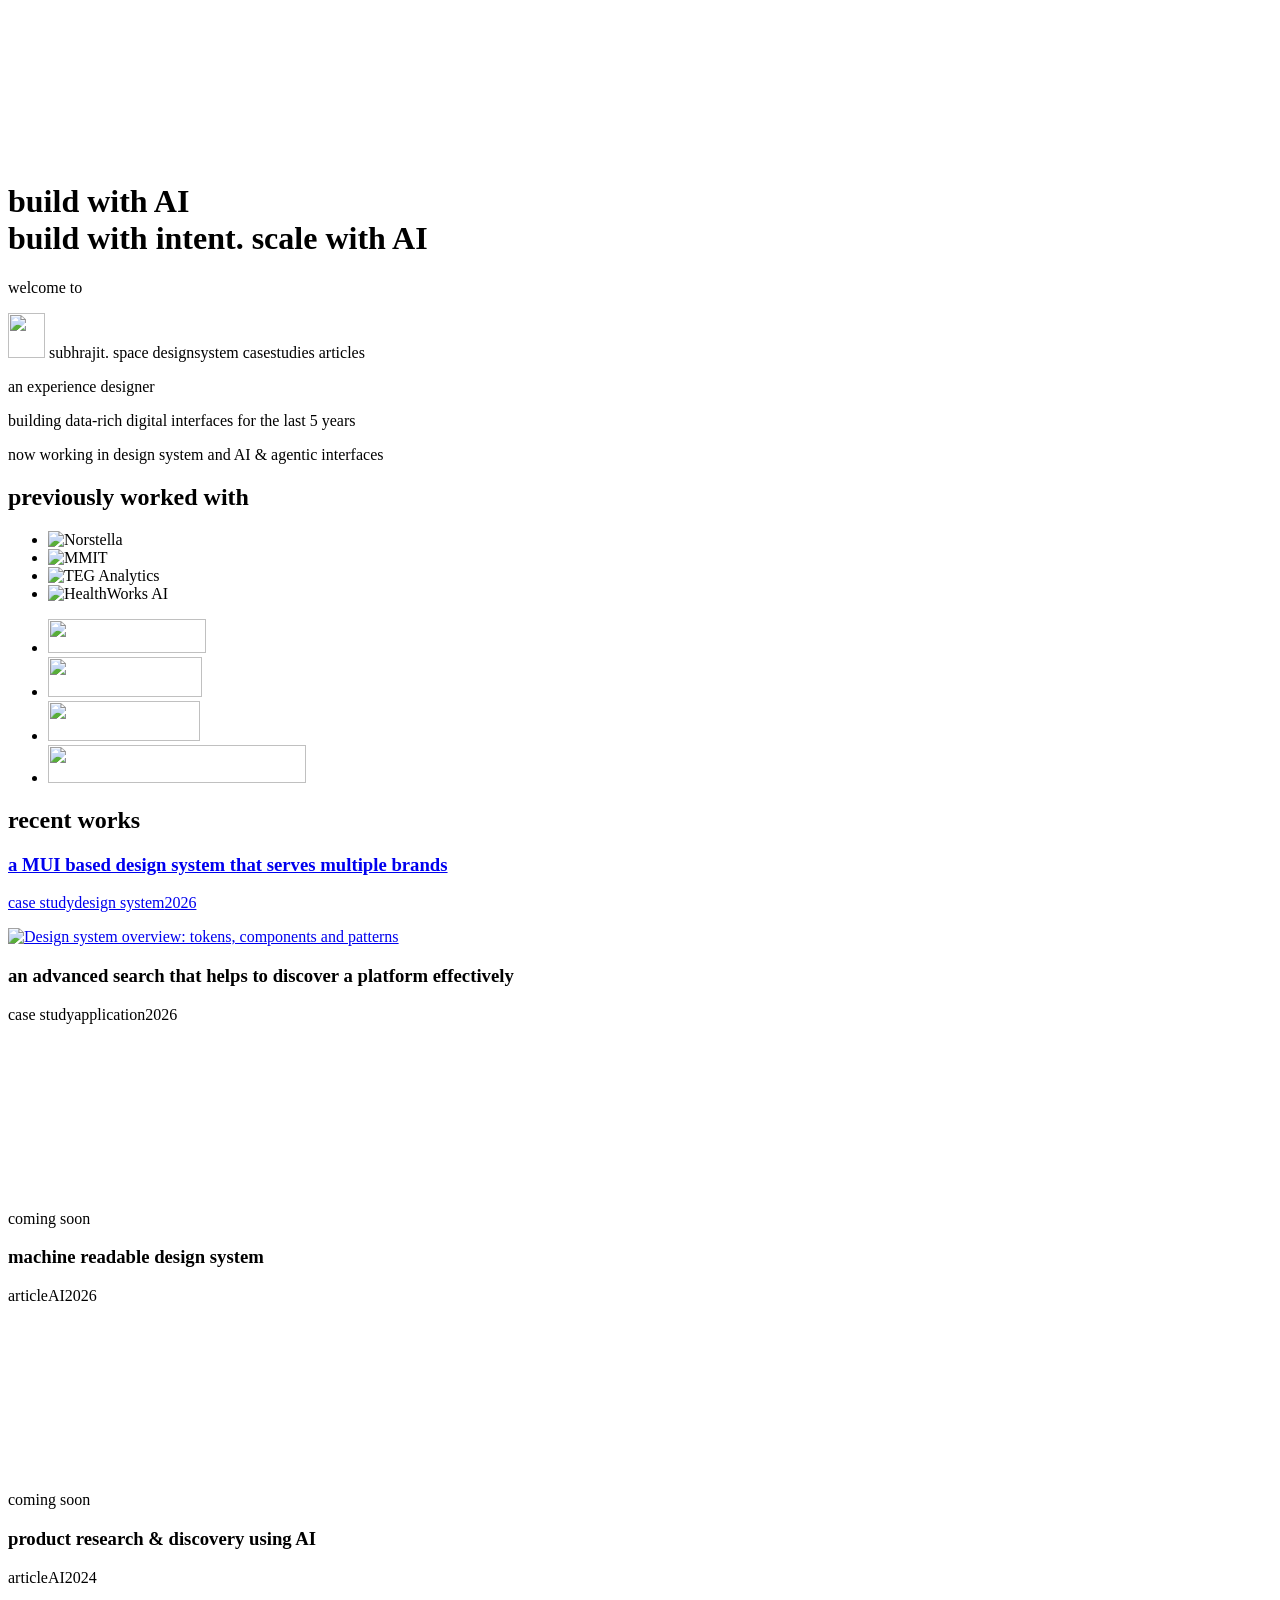
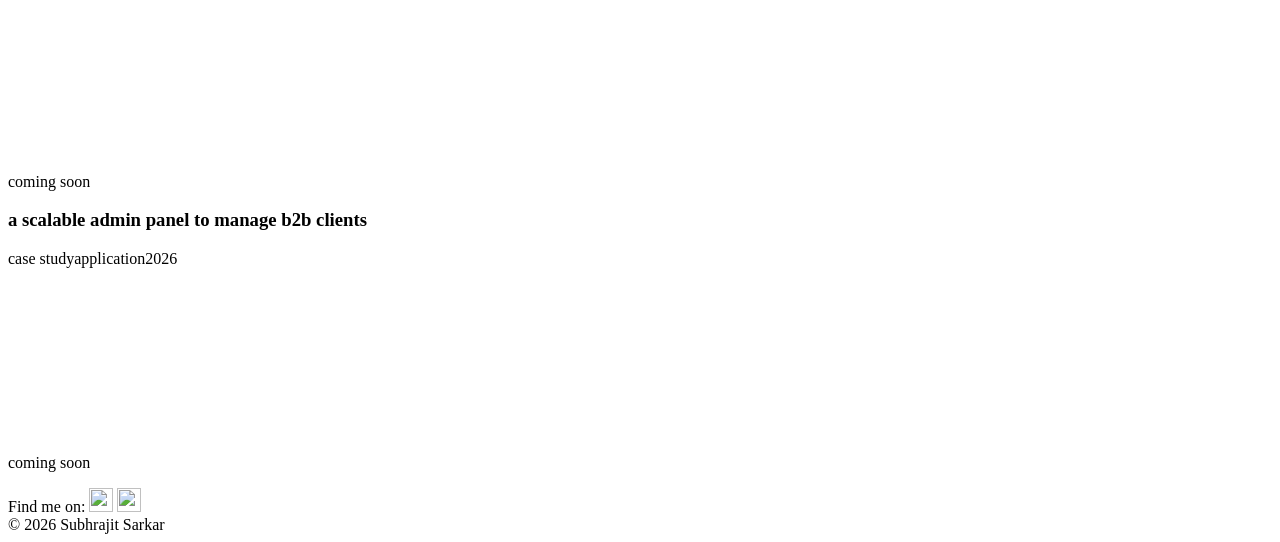
==== commit 79a48db0: "Home: pin intro text right, 160px section gaps, logo rail, social links Co-Authored-By: Claude Opus " ====
--- a/public/index.html
+++ b/public/index.html
@@ -70,12 +70,23 @@
       <!-- ===== Previously worked with ===== -->
       <section class="companies container" aria-labelledby="companies-title">
         <h2 class="section-title" id="companies-title" data-reveal>previously worked with</h2>
-        <ul class="companies__grid" data-reveal-group>
-          <li data-reveal><img src="/assets/norstella-light.png" alt="Norstella" width="158" height="34" /></li>
-          <li data-reveal><img src="/assets/mmit-light.png" alt="MMIT" width="154" height="40" /></li>
-          <li data-reveal><img src="/assets/teg-analytics-light.png" alt="TEG Analytics" width="152" height="40" /></li>
-          <li data-reveal><img src="/assets/healthworks-ai-light.png" alt="HealthWorks AI" width="258" height="38" /></li>
-        </ul>
+        <div class="rail" data-reveal>
+          <div class="rail__track">
+            <ul class="rail__set">
+            <li><img src="/assets/norstella-light.png" alt="Norstella" width="158" height="34" /></li>
+            <li><img src="/assets/mmit-light.png" alt="MMIT" width="154" height="40" /></li>
+            <li><img src="/assets/teg-analytics-light.png" alt="TEG Analytics" width="152" height="40" /></li>
+            <li><img src="/assets/healthworks-ai-light.png" alt="HealthWorks AI" width="258" height="38" /></li>
+            </ul>
+            <!-- Duplicate set for a seamless loop; hidden from screen readers -->
+            <ul class="rail__set" aria-hidden="true">
+            <li><img src="/assets/norstella-light.png" alt="" width="158" height="34" /></li>
+            <li><img src="/assets/mmit-light.png" alt="" width="154" height="40" /></li>
+            <li><img src="/assets/teg-analytics-light.png" alt="" width="152" height="40" /></li>
+            <li><img src="/assets/healthworks-ai-light.png" alt="" width="258" height="38" /></li>
+            </ul>
+          </div>
+        </div>
       </section>
 
       <!-- ===== Recent works ===== -->
@@ -144,9 +155,8 @@
       <div class="container footer__inner" data-reveal>
         <div class="footer__social">
           <span>Find me on:</span>
-          <!-- TODO: replace # with real profile URLs -->
-          <a href="#" aria-label="LinkedIn"><img src="/assets/linkedin.svg" alt="" width="24" height="24" /></a>
-          <a href="#" aria-label="X"><img src="/assets/x.svg" alt="" width="24" height="24" /></a>
+          <a href="https://www.linkedin.com/in/subhrajit-sarkar-ux" target="_blank" rel="noopener" aria-label="LinkedIn"><img src="/assets/linkedin.svg" alt="" width="24" height="24" /></a>
+          <a href="https://x.com/xubhrajit" target="_blank" rel="noopener" aria-label="X"><img src="/assets/x.svg" alt="" width="24" height="24" /></a>
         </div>
         <span>© 2026 Subhrajit Sarkar</span>
       </div>
